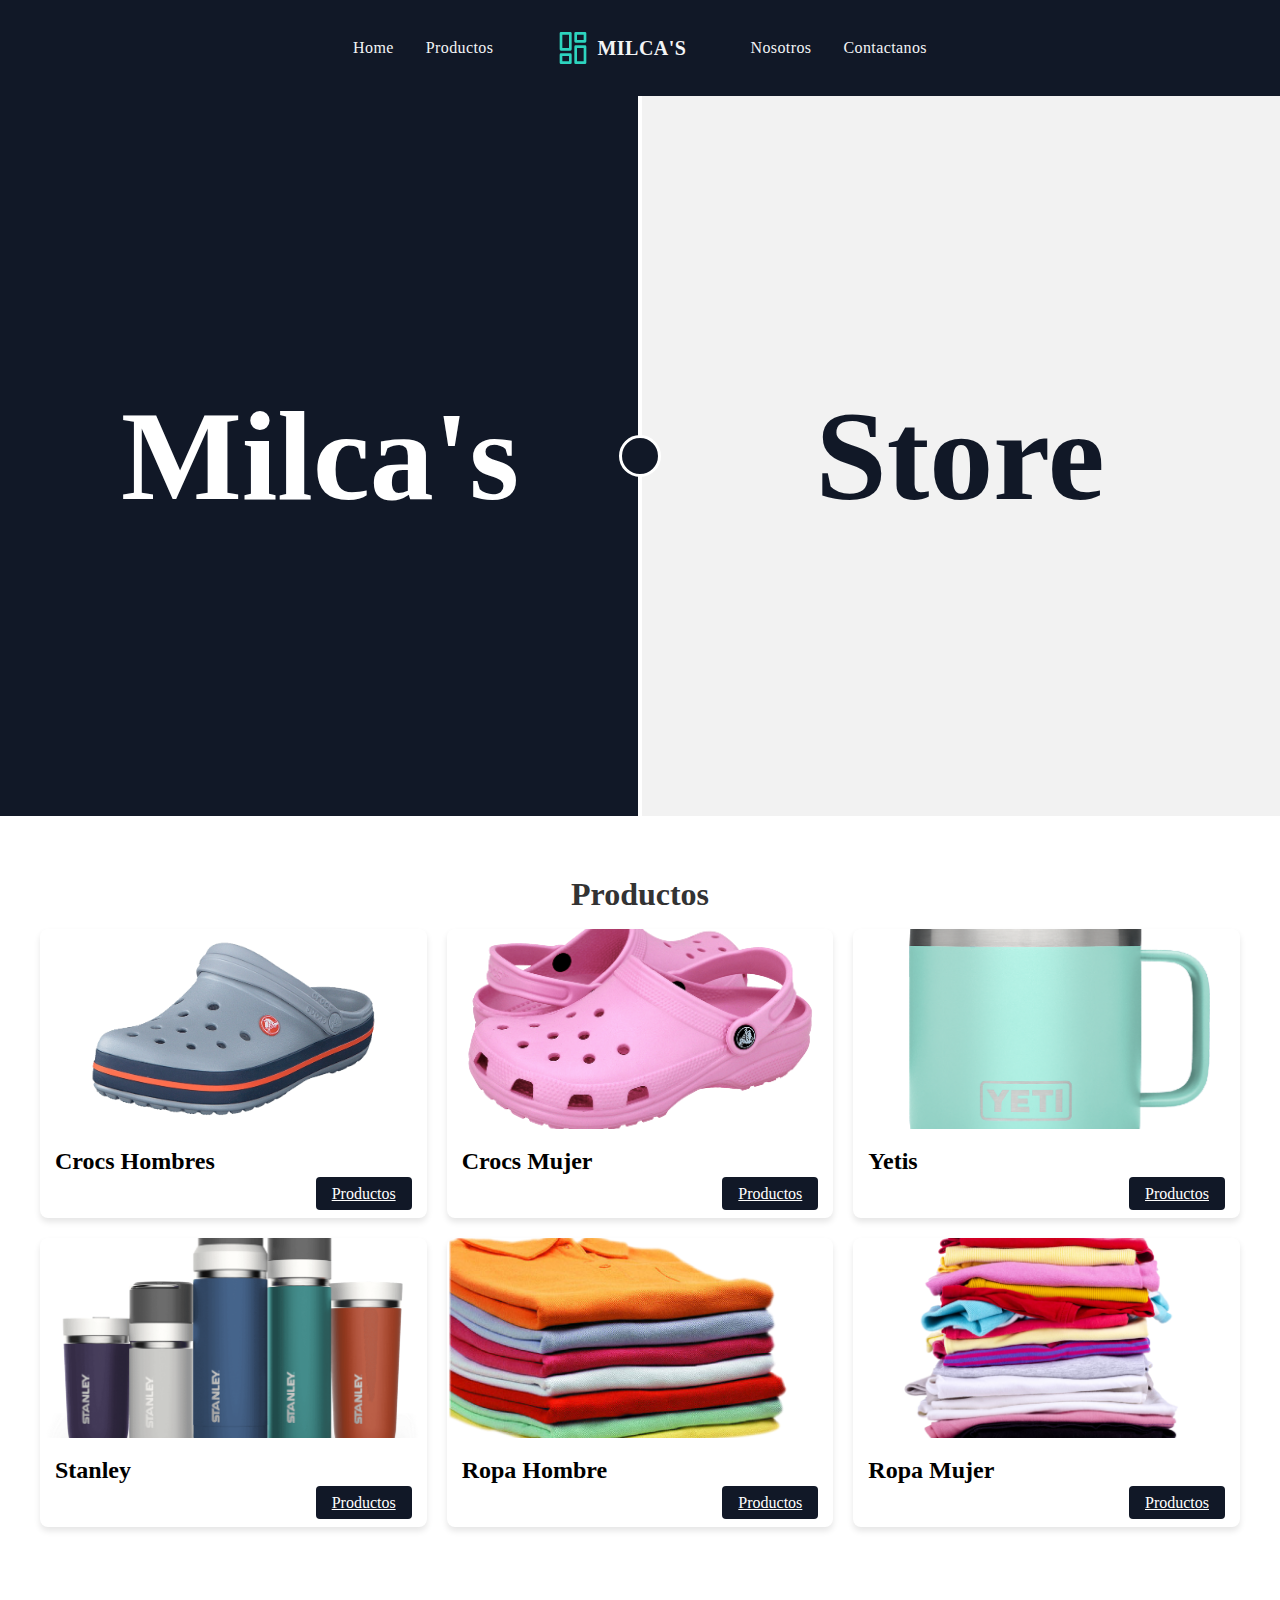
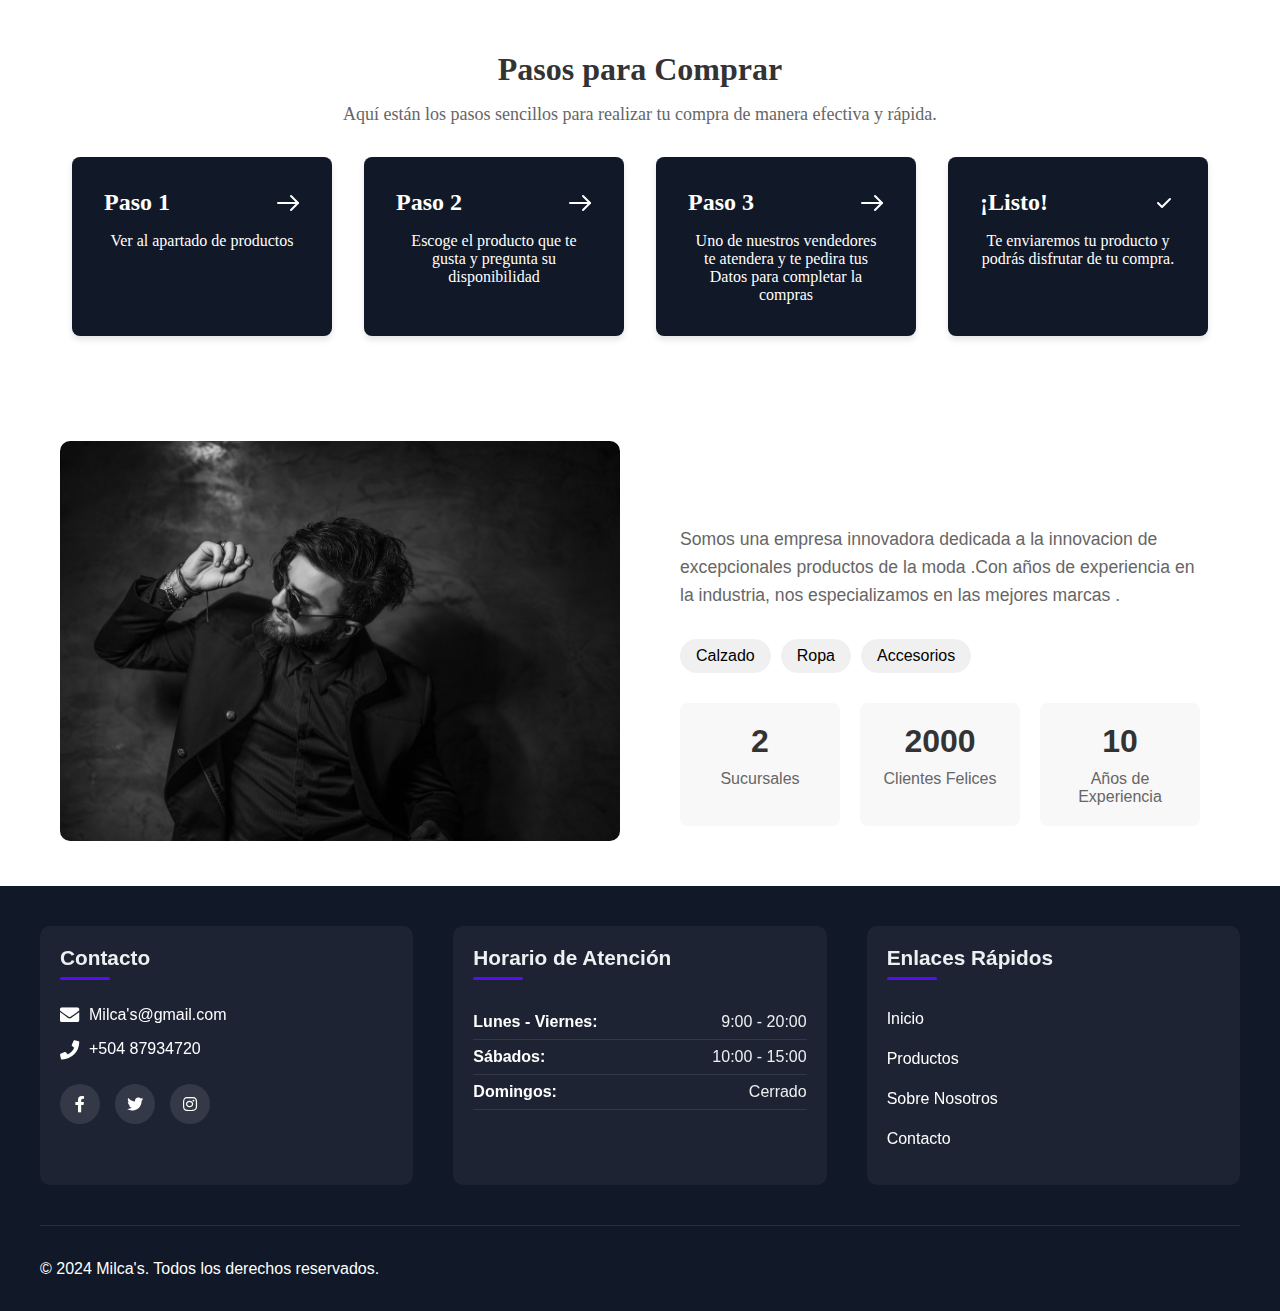
==== index.html @ 307daac5 "Subida inicial de mi proyecto" ====
<!DOCTYPE html>
<html lang="en">
<head>
    <meta charset="UTF-8">
    <meta name="viewport" content="width=device-width, initial-scale=1.0">
    <title>Navigation Menu</title>
    <link rel="stylesheet" href="index.css">
    <link rel="stylesheet" href="https://cdnjs.cloudflare.com/ajax/libs/font-awesome/5.15.4/css/all.min.css">
</head>
<body>
    <nav class="navbar">
        <div class="nav-container">
            <div class="nav-content">
                <!-- Desktop Menu - Left -->
                <ul class="nav-list desktop-menu">
                  <li><a href="index.html" class="nav-link">Home</a></li>
                    <li><a href="Productos.html" class="nav-link">Productos</a></li>
                    
                 
                </ul>

                <!-- Logo -->
                <a href="/" class="logo">
                    <svg class="logo-icon" viewBox="0 0 24 24" stroke-linejoin="round" stroke-width="2" stroke-linecap="round" stroke-miterlimit="10" stroke="currentColor" fill="none">
                        <rect x="3" y="1" width="7" height="12"></rect>
                        <rect x="3" y="17" width="7" height="6"></rect>
                        <rect x="14" y="1" width="7" height="6"></rect>
                        <rect x="14" y="11" width="7" height="12"></rect>
                    </svg>
                    <span class="logo-text">MILCA'S</span>
                </a>

                <!-- Desktop Menu - Right -->
                <ul class="nav-list desktop-menu">
                  <li><a href="Nosotros.html" class="nav-link">Nosotros</a></li>
                    <li><a href="contactanos.html" class="nav-link">Contactanos</a></li>
                   
                    
                </ul>

                <!-- Mobile Menu Button -->
                <div class="mobile-menu">
                    <button class="menu-button">
                        <svg class="menu-icon" viewBox="0 0 24 24">
                            <path fill="currentColor" d="M23,13H1c-0.6,0-1-0.4-1-1s0.4-1,1-1h22c0.6,0,1,0.4,1,1S23.6,13,23,13z"></path>
                            <path fill="currentColor" d="M23,6H1C0.4,6,0,5.6,0,5s0.4-1,1-1h22c0.6,0,1,0.4,1,1S23.6,6,23,6z"></path>
                            <path fill="currentColor" d="M23,20H1c-0.6,0-1-0.4-1-1s0.4-1,1-1h22c0.6,0,1,0.4,1,1S23.6,20,23,20z"></path>
                        </svg>
                    </button>
                </div>
            </div>
        </div>
    </nav>

    <div class="image-comparison">
        <div class="comparison-item item-before">
            <div class="content primary">
                Milca's
            </div>
        </div>
        <div class="comparison-item item-after">
            <div class="content secondary">
                Store
            </div>
        </div>
        <div class="resizer-slider"></div>
    </div>

    <script src="index.js"></script>




    <section class="productos">
        <h1 class="section-title">Productos</h1>
        <div class="card-container">
          <!-- Tarjeta 1 -->
          <div class="card">
            <figure>
              <img src="/img/corcsdehombreportada.png" alt="Shoes">
            </figure>
            <div class="card-body">
              <h2 class="card-title">Crocs Hombres</h2>
              
              <div class="card-actions">
                <a href="Productos.html" class="btn">Productos</a>
              </div>
            </div>
          </div>
          <!-- Tarjeta 2 -->
          <div class="card">
            <figure>
              <img src="/img/crocsmujerportada2.png" alt="Shoes">
            </figure>
            <div class="card-body">
              <h2 class="card-title">Crocs Mujer</h2>
              
              <div class="card-actions">
                <a href="Productos.html" class="btn">Productos</a>
              </div>
            </div>
          </div>
          <!-- Tarjeta 3 -->
          <div class="card">
            <figure>
              <img src="img/yetiportada2.png" alt="Shoes">
            </figure>
            <div class="card-body">
              <h2 class="card-title">Yetis </h2>
              
              <div class="card-actions">
                <a href="Productos.html" class="btn">Productos</a>
              </div>
            </div>
          </div>
          <!-- Tarjeta 4 -->
          <div class="card">
            <figure>
              <img src="/img/stanleyportada.png" alt="Shoes">
            </figure>
            <div class="card-body">
              <h2 class="card-title">Stanley</h2>
              
              <div class="card-actions">
                <a href="Productos.html" class="btn">Productos</a>
              </div>
            </div>
          </div>
          <!-- Tarjeta 5 -->
          <div class="card">
            <figure>
              <img src="/img/ropahombreportada.png" alt="Shoes">
            </figure>
            <div class="card-body">
              <h2 class="card-title">Ropa Hombre</h2>
             
              <div class="card-actions">
                <a href="Productos.html" class="btn">Productos</a>
              </div>
            </div>
          </div>
          <!-- Tarjeta 6 -->
          <div class="card">
            <figure>
              <img src="/img/Ropamujerportada.png" alt="Shoes">
            </figure>
            <div class="card-body">
              <h2 class="card-title">Ropa Mujer</h2>
              
              <div class="card-actions">
                <a href="Productos.html" class="btn">Productos</a>
              </div>
            </div>
          </div>
        </div>
      </section>




      <div class="steps-container">
        <div class="section-header">
            <h2 class="section-title">Pasos para Comprar</h2>
            <p class="section-description">Aquí están los pasos sencillos para realizar tu compra de manera efectiva y rápida.</p>
        </div>
        
        <div class="steps-grid">
            <div class="step">
                <div class="step-header">
                    <p class="step-number">Paso 1</p>
                    <svg class="arrow-icon" stroke="currentColor" stroke-width="2" stroke-linecap="round" stroke-linejoin="round" viewBox="0 0 24 24">
                        <line fill="none" stroke-miterlimit="10" x1="2" y1="12" x2="22" y2="12"></line>
                        <polyline fill="none" stroke-miterlimit="10" points="15,5 22,12 15,19"></polyline>
                    </svg>
                </div>
                <p class="step-description">Ver al apartado de productos </p>
            </div>
    
            <div class="step">
                <div class="step-header">
                    <p class="step-number">Paso 2</p>
                    <svg class="arrow-icon" stroke="currentColor" stroke-width="2" stroke-linecap="round" stroke-linejoin="round" viewBox="0 0 24 24">
                        <line fill="none" stroke-miterlimit="10" x1="2" y1="12" x2="22" y2="12"></line>
                        <polyline fill="none" stroke-miterlimit="10" points="15,5 22,12 15,19"></polyline>
                    </svg>
                </div>
                <p class="step-description">Escoge el producto que te gusta y pregunta su disponibilidad</p>
            </div>
    
            <div class="step">
                <div class="step-header">
                    <p class="step-number">Paso 3</p>
                    <svg class="arrow-icon" stroke="currentColor" stroke-width="2" stroke-linecap="round" stroke-linejoin="round" viewBox="0 0 24 24">
                        <line fill="none" stroke-miterlimit="10" x1="2" y1="12" x2="22" y2="12"></line>
                        <polyline fill="none" stroke-miterlimit="10" points="15,5 22,12 15,19"></polyline>
                    </svg>
                </div>
                <p class="step-description">Uno de nuestros vendedores te atendera y te pedira tus Datos para completar la compras</p>
            </div>
    
            <div class="step">
                <div class="step-header">
                    <p class="step-number">¡Listo!</p>
                    <svg class="check-icon" stroke="currentColor" viewBox="0 0 24 24">
                        <polyline fill="none" stroke-width="2" stroke-linecap="round" stroke-linejoin="round" stroke-miterlimit="10" points="6,12 10,16 18,8"></polyline>
                    </svg>
                </div>
                <p class="step-description">Te enviaremos tu producto y podrás disfrutar de tu compra.</p>
            </div>
        </div>
    </div>

    <section class="about-container">
      <div class="about-grid">
        <div>
          <img src="img/fondo 6.jpg" alt="About Us" class="about-image">
        </div>
        <div class="about-content">
          <h2 class="about-title">Sobre Nosotros</h2>
          <p class="about-description">
            Somos una empresa innovadora dedicada a la innovacion de excepcionales productos
             de la moda .Con años de experiencia en la industria, nos especializamos en las mejores 
            marcas .
          </p>
          
          <div class="skill-container">
            <span class="skill-tag">Calzado</span>
            <span class="skill-tag">Ropa</span>
            <span class="skill-tag">Accesorios</span>
          </div>
  
          <div class="stats-container">
            <div class="stat-item">
              <div class="stat-number" data-count="150">2</div>
              <div class="stat-label">Sucursales</div>
            </div>
            <div class="stat-item">
              <div class="stat-number" data-count="50">2000</div>
              <div class="stat-label">Clientes Felices</div>
            </div>
            <div class="stat-item">
              <div class="stat-number" data-count="10">10</div>
              <div class="stat-label">Años de Experiencia</div>
            </div>
          </div>
        </div>
      </div>
    </section>

    














    
      
    <footer class="footer">
      <div class="footer-content">
          <!-- Sección de Contacto -->
          <div class="footer-section">
              <h3>Contacto</h3>
              <div class="contact-info">
                  <p><i class="fas fa-envelope"></i> Milca's@gmail.com</p>
                  <p><i class="fas fa-phone"></i> +504 87934720</p>
              </div>
              <div class="social-icons">
                  <a href="#" class="social-icon" data-tooltip="Facebook">
                      <i class="fab fa-facebook-f"></i>
                  </a>
                  <a href="#" class="social-icon" data-tooltip="Twitter">
                      <i class="fab fa-twitter"></i>
                  </a>
                  <a href="#" class="social-icon" data-tooltip="Instagram">
                      <i class="fab fa-instagram"></i>
                  </a>
              </div>
          </div>
  
          <!-- Sección de Horario -->
          <div class="footer-section">
              <h3>Horario de Atención</h3>
              <div class="business-hours">
                  <div class="schedule-item">
                      <span class="day">Lunes - Viernes:</span>
                      <span class="hours">9:00 - 20:00</span>
                  </div>
                  <div class="schedule-item">
                      <span class="day">Sábados:</span>
                      <span class="hours">10:00 - 15:00</span>
                  </div>
                  <div class="schedule-item">
                      <span class="day">Domingos:</span>
                      <span class="hours">Cerrado</span>
                  </div>
              </div>
          </div>
  
          <!-- Sección de Enlaces -->
          <div class="footer-section">
              <h3>Enlaces Rápidos</h3>
              <nav class="quick-links">
                  <ul>
                      <li><a href="index.html" aria-label="Ir a inicio">Inicio</a></li>
                      <li><a href="Productos.html" aria-label="Ver servicios">Productos</a></li>
                      <li><a href="Nosotros.html" aria-label="Sobre nosotros">Sobre Nosotros</a></li>
                      <li><a href="contactanos.html" aria-label="Página de contacto">Contacto</a></li>
                  </ul>
              </nav>
          </div>
      </div>
  
      <div class="footer-bottom">
          <p>&copy; <span id="current-year">2024</span> Milca's. Todos los derechos reservados.</p>
          <button id="scroll-top" class="scroll-top" aria-label="Volver arriba">
              <i class="fas fa-arrow-up"></i>
          </button>
      </div>




      




</body>
</html>
---- index.css ----
/* styles.css */
/* Reset básico */
* {
    margin: 0;
    padding: 0;
    box-sizing: border-box;
}

/* Variables CSS */
:root {
    --color-background: #111827;  /* bg-gray-900 */
    --color-text: #f3f4f6;        /* text-gray-100 */
    --color-accent: #2dd4bf;      /* text-teal-accent-400 */
    --transition-duration: 200ms;
}

/* Estilos del Navbar */
.navbar {
    background-color: var(--color-background);
}

.nav-container {
    padding: 1.5rem 1rem;
    margin: 0 auto;
    max-width: 1280px;  /* lg:max-w-screen-xl */
}

@media (min-width: 768px) {
    .nav-container {
        padding: 2rem 6rem;  /* md:px-24 */
    }
}

.nav-content {
    position: relative;
    display: flex;
    align-items: center;
    justify-content: space-between;
}

@media (min-width: 1024px) {
    .nav-content {
        justify-content: center;
        gap: 4rem;  /* lg:space-x-16 */
    }
}

/* Estilos del Logo */
.logo {
    display: inline-flex;
    align-items: center;
    text-decoration: none;
}

.logo-icon {
    width: 2rem;  /* w-8 */
    color: var(--color-accent);
}

.logo-text {
    margin-left: 0.5rem;  /* ml-2 */
    font-size: 1.25rem;   /* text-xl */
    font-weight: 700;     /* font-bold */
    letter-spacing: 0.025em;  /* tracking-wide */
    color: var(--color-text);
    text-transform: uppercase;
}

/* Estilos del Menú */
.nav-list {
    display: none;
    list-style: none;
}

@media (min-width: 1024px) {
    .nav-list.desktop-menu {
        display: flex;
        align-items: center;
        gap: 2rem;  /* space-x-8 */
    }
}

.nav-link {
    font-weight: 500;  /* font-medium */
    letter-spacing: 0.025em;  /* tracking-wide */
    color: var(--color-text);
    text-decoration: none;
    transition: color var(--transition-duration);
}

.nav-link:hover {
    color: var(--color-accent);
}

/* Estilos del Botón Mobile */
.mobile-menu {
    display: block;
}

@media (min-width: 1024px) {
    .mobile-menu {
        display: none;
    }
}

.menu-button {
    padding: 0.5rem;
    margin-right: -0.25rem;
    transition: background-color var(--transition-duration);
    border: none;
    background: none;
    cursor: pointer;
    border-radius: 0.25rem;
}

.menu-button:focus {
    outline: none;
    box-shadow: 0 0 0 3px rgba(66, 153, 225, 0.5);  /* focus:shadow-outline */
}

.menu-icon {
    width: 1.25rem;  /* w-5 */
    color: #4a5568;  /* text-gray-600 */
}










/* comparison.css */
:root {
    --primary-color: #111827;      /* Color primario */
    --primary-content: #ffffff;     /* Color del texto sobre primario */
    --secondary-bg: #f2f2f2;       /* Color de fondo secundario */
    --comparison-width: 100%;       /* Ancho del componente */
    --comparison-height: 56.25vw;   /* Altura (relación 16:9) */
}

.image-comparison {
    position: relative;
    width: var(--comparison-width);
    height: var(--comparison-height);
    max-height: 80vh;
    overflow: hidden;
}

.comparison-item {
    position: absolute;
    top: 0;
    width: 100%;
    height: 100%;
}

.item-before {
    left: 0;
    width: 50%;
    overflow: hidden;
}

.item-after {
    right: 0;
    width: 50%;
    overflow: hidden;
}

.content {
    width: 100%;
    height: 100%;
    display: grid;
    place-content: center;
    font-size: 8rem;
    font-weight: 900;
}

.content.primary {
    background-color:var(--primary-color);
    color: var(--primary-content);
}

.content.secondary {
    background-color: var(--secondary-bg);
    color: var(--primary-color);
}

.resizer-slider {
    position: absolute;
    top: 0;
    left: 50%;
    width: 4px;
    height: 100%;
    background-color: #fff;
    cursor: ew-resize;
    transform: translateX(-50%);
}

.resizer-slider::before {
    content: '';
    position: absolute;
    width: 36px;
    height: 36px;
    border: 3px solid #fff;
    border-radius: 50%;
    background-color: var(--primary-color);
    top: 50%;
    left: 50%;
    transform: translate(-50%, -50%);
}

/* Ajustes responsive */
@media (max-width: 768px) {
    .content {
        font-size: 4rem;
    }
}



/* Estilos para la sección */
.productos {
    margin: 40px 0;
    padding: 20px;
  }
  
  .section-title {
    text-align: center;
    font-size: 2rem;
    font-weight: bold;
    margin-bottom: 30px;
    color: #333;
  }
  
  .card-container {
    display: grid;
    grid-template-columns: repeat(3, 1fr);
    gap: 20px;
    max-width: 1200px;
    width: 100%;
    margin: 0 auto;
  }
  
  /* Estilos de las tarjetas (ya definidos antes) */
  .card {
    background-color: #fff;
    border-radius: 8px;
    box-shadow: 0 4px 6px rgba(0, 0, 0, 0.1);
    overflow: hidden;
  }
  
  .card figure img {
    width: 100%;
    height: 200px;
    object-fit: cover;
  }
  
  .card-body {
    padding: 15px;
  }
  
  .card-title {
    font-size: 1.5rem;
    margin-bottom: 10px;
  }
  
  .card-body p {
    font-size: 1rem;
    color: #555;
  }
  
  .card-actions {
    text-align: right;
  }
  
  .btn {
    padding: 8px 16px;
    background: #111827;
    color: white;
    border: none;
    border-radius: 4px;
    cursor: pointer;
    font-size: 1rem;
    transition: background-color 0.3s;
  }
  
  .btn:hover {
    background-color: #45a049;
  }
  
  /* Responsividad */
  @media (max-width: 768px) {
    .card-container {
      grid-template-columns: repeat(2, 1fr);
    }
  }
  
  @media (max-width: 480px) {
    .card-container {
      grid-template-columns: 1fr;
    }
  }

  


  /* Contenedor principal */
.steps-container {
    padding: 4rem 2rem;
    max-width: 1200px;
    margin: 0 auto;
    text-align: center;
}

/* Encabezado de la sección */
.section-header {
    margin-bottom: 2rem;
}

.section-title {
    font-size: 2rem;
    font-weight: bold;
    color: #333;
    margin-bottom: 1rem;
}

.section-description {
    color: #666;
    font-size: 1.125rem;
}

/* Contenedor de los pasos en una cuadrícula */
.steps-grid {
    display: grid;
    grid-template-columns: repeat(auto-fill, minmax(250px, 1fr));
    gap: 2rem;
    justify-items: center;
}

/* Cada paso */
.step {
    background-color: #111827;
    border-radius: 8px;
    box-shadow: 0 4px 6px rgba(0, 0, 0, 0.1);
    padding: 2rem;
    width: 100%;
    max-width: 280px; /* Tamaño máximo de los recuadros */
    text-align: center;
}

/* Encabezado del paso */
.step-header {
    display: flex;
    justify-content: space-between;
    align-items: center;
    margin-bottom: 1rem;
}

.step-number {
    font-size: 1.5rem;
    font-weight: bold;
    color: white;
}

.arrow-icon, .check-icon {
    width: 24px;
    height: 24px;
    fill: none;
    stroke: white;
}

/* Descripción del paso */
.step-description {
    color: white;
    font-size: 1rem;
    margin-top: 1rem;
}

/* Hacer que el diseño sea responsivo */
@media (max-width: 768px) {
    .steps-container {
        padding: 3rem 1rem;
    }

    .section-title {
        font-size: 1.75rem;
    }

    .step-description {
        font-size: 0.875rem;
    }
}



  
 .about-section {
    padding: 80px 0;
    background: linear-gradient(135deg, #f5f7fa 0%, #e4e8eb 100%);
}

.about-container {
    max-width: 1200px;
    margin: 0 auto;
    padding: 0 20px;
}

.about-title {
    text-align: center;
    font-size: 2.5em;
    margin-bottom: 50px;
    color: #333;
    position: relative;
}

.about-title::after {
    content: '';
    position: absolute;
    bottom: -10px;
    left: 50%;
    transform: translateX(-50%);
    width: 80px;
    height: 3px;
    background: #570df8;
    border-radius: 2px;
}

.about-cards-container {
    display: grid;
    grid-template-columns: repeat(auto-fit, minmax(300px, 1fr));
    gap: 30px;
    padding: 20px;
}

.about-card {
    perspective: 1500px;
    height: 400px;
}

.card-inner {
    position: relative;
    width: 100%;
    height: 100%;
    transition: transform 0.8s;
    transform-style: preserve-3d;
    cursor: pointer;
}

.about-card:hover .card-inner {
    transform: rotateY(180deg);
}

.card-front, .card-back {
    position: absolute;
    width: 100%;
    height: 100%;
    backface-visibility: hidden;
    border-radius: 15px;
    padding: 30px;
    display: flex;
    flex-direction: column;
    align-items: center;
    justify-content: center;
    box-shadow: 0 5px 15px rgba(0,0,0,0.1);
}

.card-front {
    background: white;
}

.card-back {
    background: #570df8;
    color: white;
    transform: rotateY(180deg);
}

.icon-container {
    width: 80px;
    height: 80px;
    border-radius: 50%;
    background: #570df8;
    display: flex;
    align-items: center;
    justify-content: center;
    margin-bottom: 20px;
    transition: transform 0.3s ease;
}

.icon-container i {
    font-size: 2em;
    color: white;
}

.about-card:hover .icon-container {
    transform: scale(1.1);
}

.card-hover-hint {
    position: absolute;
    bottom: 20px;
    font-size: 0.8em;
    color: #666;
    opacity: 0;
    transition: opacity 0.3s ease;
}

.about-card:hover .card-hover-hint {
    opacity: 1;
}

.read-more-btn {
    margin-top: 20px;
    padding: 10px 20px;
    border: 2px solid white;
    background: transparent;
    color: white;
    border-radius: 25px;
    cursor: pointer;
    transition: all 0.3s ease;
}

.read-more-btn:hover {
    background: #570df8;
    color: #570df8;
}

.objectives-list {
    list-style: none;
    padding: 0;
    text-align: left;
}

.objectives-list li {
    margin: 10px 0;
    padding-left: 20px;
    position: relative;
}

.objectives-list li::before {
    content: '→';
    position: absolute;
    left: 0;
}

/* Modal Styles */
.modal {
    opacity: 0;
    visibility: hidden;
    transition: opacity 0.3s ease, visibility 0s 0.3s;
}
.modal.show {
    opacity: 1;
    visibility: visible;
    transition: opacity 0.3s ease;
}


.modal-content {
    position: relative;
    background: white;
    margin: 15% auto;
    padding: 20px;
    width: 70%;
    max-width: 600px;
    border-radius: 10px;
    animation: modalOpen 0.5s ease-out;
}

.close-modal {
    position: absolute;
    right: 20px;
    top: 10px;
    font-size: 28px;
    cursor: pointer;
}

@keyframes modalOpen {
    from {
        opacity: 0;
        transform: translateY(-100px);
    }
    to {
        opacity: 1;
        transform: translateY(0);
    }
}

/* Responsive Design */
@media (max-width: 768px) {
    .about-cards-container {
        grid-template-columns: 1fr;
    }

    .about-card {
        height: 350px;
    }

    .modal-content {
        width: 90%;
        margin: 20% auto;
    }
}





.about-container {
  
  max-width: 1200px;
  margin: 0 auto;
  padding: 40px 20px;
  font-family: Arial, sans-serif;
}

.about-grid {
  display: grid;
  grid-template-columns: 1fr 1fr;
  gap: 40px;
  align-items: center;
}

.about-image {
  width: 100%;
  height: 400px;
  object-fit: cover;
  border-radius: 10px;
  transition: transform 0.3s ease;
}

.about-image:hover {
  transform: scale(1.05);
}

.about-content {
  padding: 20px;
}

.about-title {
  font-size: 2.5em;
  color: #333;
  margin-bottom: 20px;
  opacity: 0;
  transform: translateY(20px);
  animation: fadeInUp 0.8s forwards;
}

.about-description {
  font-size: 1.1em;
  line-height: 1.6;
  color: #666;
  margin-bottom: 30px;
}

.skill-container {
  display: flex;
  flex-wrap: wrap;
  gap: 10px;
  margin-top: 20px;
}

.skill-tag {
  background-color: #570df8;
  padding: 8px 16px;
  border-radius: 20px;
  cursor: pointer;
  transition: background-color 0.3s ease;
}

.skill-tag:hover {
  background-color: #570df8;
}

.stats-container {
  display: grid;
  grid-template-columns: repeat(3, 1fr);
  gap: 20px;
  margin-top: 30px;
}

.stat-item {
  text-align: center;
  padding: 20px;
  background-color: #570df8;
  border-radius: 8px;
}

.stat-number {
  font-size: 2em;
  font-weight: bold;
  color: #333;
  margin-bottom: 10px;
}

.stat-label {
  color: #666;
}

@keyframes fadeInUp {
  to {
    opacity: 1;
    transform: translateY(0);
  }
}

@media (max-width: 768px) {
  .about-grid {
    grid-template-columns: 1fr;
  }
}



.about-container {
  max-width: 1200px;
  margin: 0 auto;
  padding: 40px 20px;
  font-family: Arial, sans-serif;
}

.about-grid {
  display: grid;
  grid-template-columns: 1fr 1fr;
  gap: 40px;
  align-items: center;
}

.about-image {
  width: 100%;
  height: 400px;
  object-fit: cover;
  border-radius: 10px;
  transition: transform 0.3s ease;
}

.about-image:hover {
  transform: scale(1.05);
}

.about-content {
  padding: 20px;
}

.about-title {
  font-size: 2.5em;
  color: #333;
  margin-bottom: 20px;
  opacity: 0;
  transform: translateY(20px);
  animation: fadeInUp 0.8s forwards;
}

.about-description {
  font-size: 1.1em;
  line-height: 1.6;
  color: #666;
  margin-bottom: 30px;
}

.skill-container {
  display: flex;
  flex-wrap: wrap;
  gap: 10px;
  margin-top: 20px;
}

.skill-tag {
  background-color: #f0f0f0;
  padding: 8px 16px;
  border-radius: 20px;
  cursor: pointer;
  transition: background-color 0.3s ease;
}

.skill-tag:hover {
  background-color: #e0e0e0;
}

.stats-container {
  display: grid;
  grid-template-columns: repeat(3, 1fr);
  gap: 20px;
  margin-top: 30px;
}

.stat-item {
  text-align: center;
  padding: 20px;
  background-color: #f8f8f8;
  border-radius: 8px;
}

.stat-number {
  font-size: 2em;
  font-weight: bold;
  color: #333;
  margin-bottom: 10px;
}

.stat-label {
  color: #666;
}

@keyframes fadeInUp {
  to {
    opacity: 1;
    transform: translateY(0);
  }
}

@media (max-width: 768px) {
  .about-grid {
    grid-template-columns: 1fr;
  }
}












.footer {
  background: #111827;
  color: white;
  padding: 40px 20px 20px;
  font-family: 'Arial', sans-serif;
  position: relative;
  overflow: hidden;
}

/* Efecto de fondo animado */
.footer::before {
  content: '';
  position: absolute;
  top: 0;
  left: 0;
  right: 0;
  height: 4px;
  
}

@keyframes rainbow {
  0% { background-position: 0% 50%; }
  100% { background-position: 100% 50%; }
}

.footer-content {
  max-width: 1200px;
  margin: 0 auto;
  display: grid;
  grid-template-columns: repeat(auto-fit, minmax(280px, 1fr));
  gap: 40px;
  position: relative;
  z-index: 1;
}

/* Mejoras en las secciones */
.footer-section {
  padding: 20px;
  border-radius: 10px;
  background: rgba(255, 255, 255, 0.05);
  backdrop-filter: blur(10px);
  transition: transform 0.3s ease, background 0.3s ease;
}

.footer-section:hover {
  background: rgba(255, 255, 255, 0.08);
  transform: translateY(-5px);
}

.footer-section h3 {
  color: #ecf0f1;
  margin-bottom: 25px;
  font-size: 1.3em;
  position: relative;
  padding-bottom: 10px;
}

.footer-section h3::after {
  content: '';
  position: absolute;
  bottom: 0;
  left: 0;
  width: 50px;
  height: 3px;
  background: #570df8;
  transition: width 0.3s ease;
  border-radius: 2px;
}

.footer-section:hover h3::after {
  width: 100px;
}

/* Mejoras en la sección de contacto */
.contact-info p {
  display: flex;
  align-items: center;
  gap: 10px;
  margin: 15px 0;
  transition: transform 0.3s ease;
}

.contact-info p:hover {
  transform: translateX(10px);
}

.contact-info i {
  color: white;
  font-size: 1.2em;
}

/* Mejoras en los iconos sociales */
.social-icons {
  display: flex;
  gap: 15px;
  margin-top: 25px;
}

.social-icon {
  width: 40px;
  height: 40px;
  background: rgba(255, 255, 255, 0.1);
  border-radius: 50%;
  display: flex;
  align-items: center;
  justify-content: center;
  color: white;
  text-decoration: none;
  transition: all 0.3s ease;
  position: relative;
  overflow: hidden;
}

.social-icon::before {
  content: '';
  position: absolute;
  width: 100%;
  height: 100%;
  background: #570df8;
  border-radius: 50%;
  transform: scale(0);
  transition: transform 0.3s ease;
  z-index: -1;
}

.social-icon:hover::before {
  transform: scale(1);
}

.social-icon:hover {
  transform: translateY(-5px);
  color: white;
}

/* Mejoras en el horario */
.business-hours .schedule-item {
  display: flex;
  justify-content: space-between;
  padding: 8px 0;
  border-bottom: 1px solid rgba(255, 255, 255, 0.1);
  transition: all 0.3s ease;
}

.business-hours .schedule-item:hover {
  padding-left: 10px;
  border-bottom-color: white;
}

.business-hours .day {
  font-weight: bold;
  color: white;
}

.business-hours .hours {
  color: #ecf0f1;
}

/* Mejoras en los enlaces rápidos */
.quick-links ul {
  list-style: none;
  padding: 0;
}

.quick-links li {
  margin-bottom: 12px;
}

.quick-links a {
  color: white;
  text-decoration: none;
  transition: all 0.3s ease;
  display: inline-block;
  padding: 5px 0;
  position: relative;
}

.quick-links a::after {
  content: '';
  position: absolute;
  bottom: 0;
  left: 0;
  width: 0;
  height: 2px;
  background: #570df8;
  transition: width 0.3s ease;
}

.quick-links a:hover {
  color:#570df8;
  transform: translateX(10px);
}

.quick-links a:hover::after {
  width: 100%;
}

/* Mejoras en el footer bottom */
.footer-bottom {
  max-width: 1200px;
  margin: 40px auto 0;
  padding-top: 20px;
  border-top: 1px solid rgba(255, 255, 255, 0.1);
  display: flex;
  justify-content: space-between;
  align-items: center;
}

.scroll-top {
  background: #570df8;
  color: white;
  border: none;
  border-radius: 50%;
  width: 45px;
  height: 45px;
  cursor: pointer;
  transition: all 0.3s ease;
  opacity: 0;
  visibility: hidden;
  display: flex;
  align-items: center;
  justify-content: center;
  box-shadow: 0 2px 10px rgba(231, 76, 60, 0.3);
}

.scroll-top.visible {
  opacity: 1;
  visibility: visible;
}

.scroll-top:hover {
  transform: translateY(-5px);
  background: #570df8;
  box-shadow: 0 5px 15px rgba(231, 76, 60, 0.5);
}

/* Mejoras en responsive */
@media (max-width: 768px) {
  .footer-content {
      grid-template-columns: 1fr;
  }

  .footer-section {
      padding: 15px;
  }

  .footer-bottom {
      flex-direction: column;
      text-align: center;
      gap: 20px;
  }

  .social-icons {
      justify-content: center;
  }
}
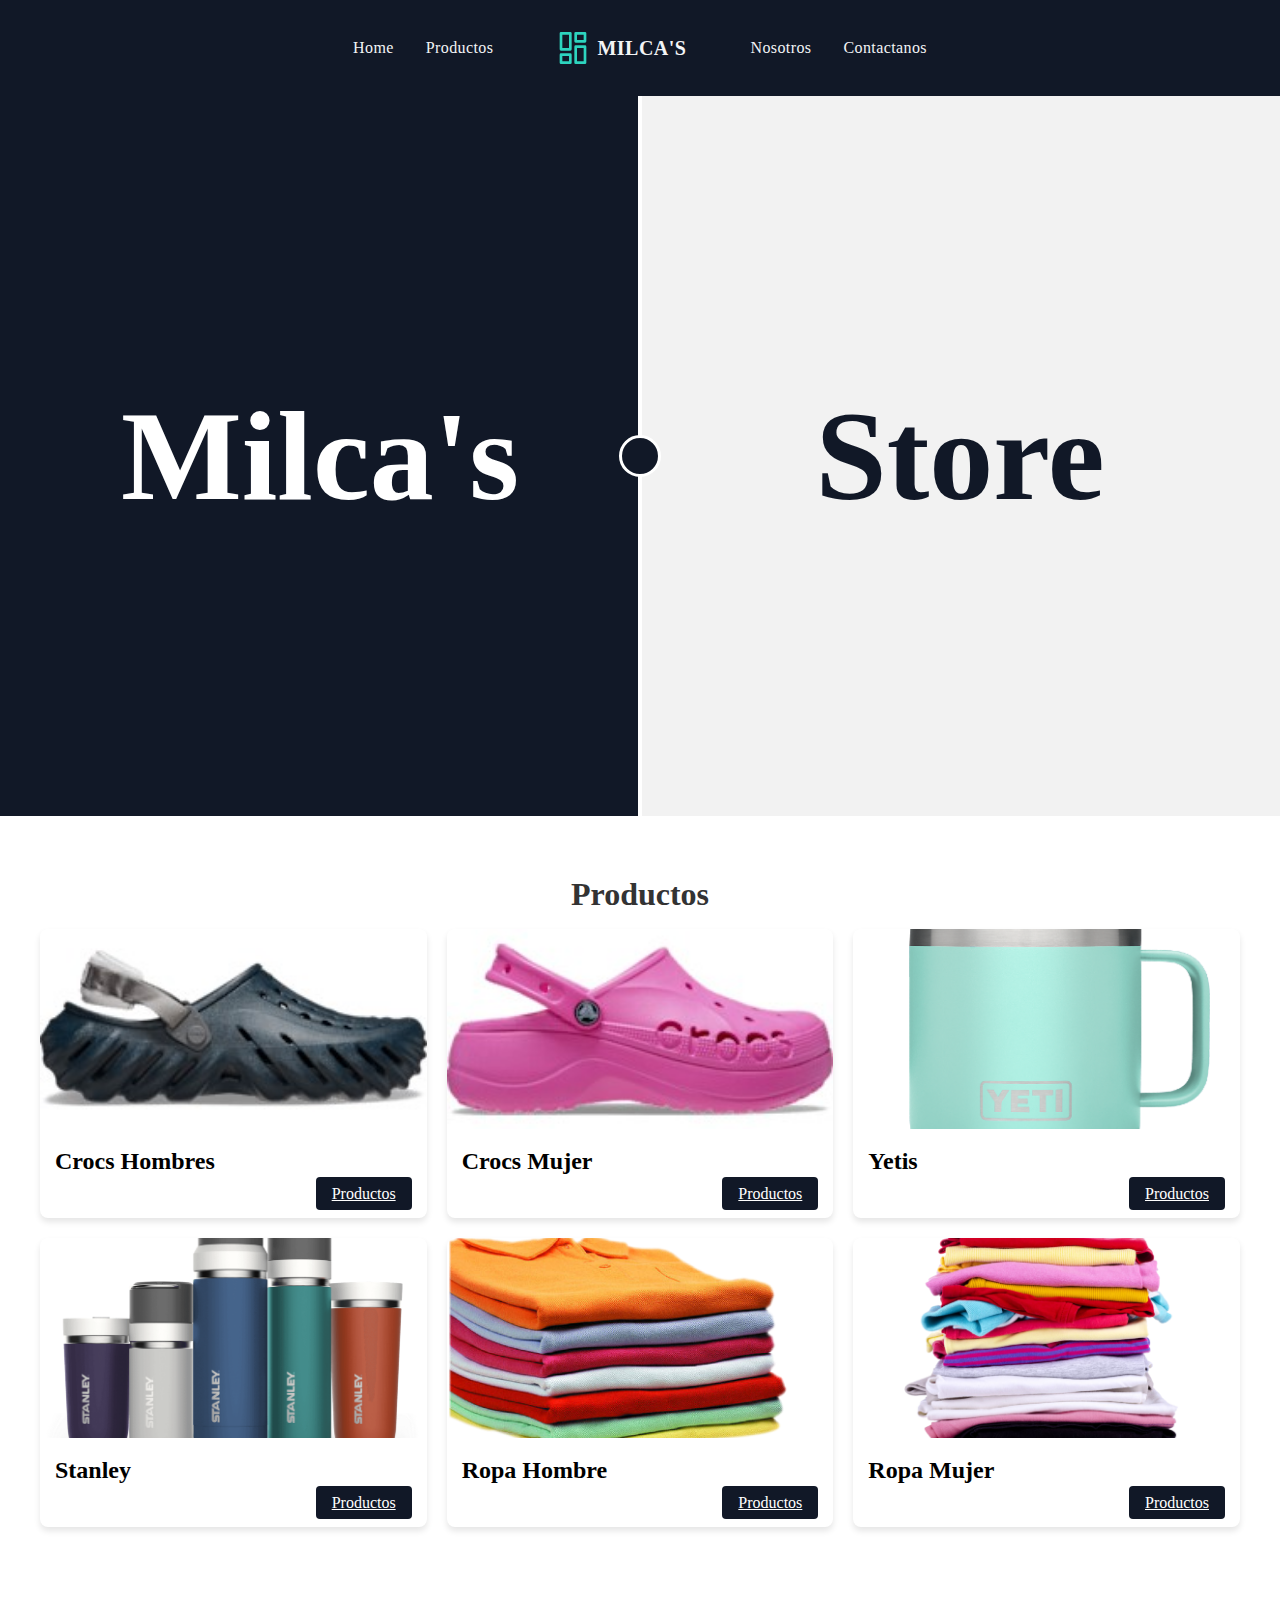
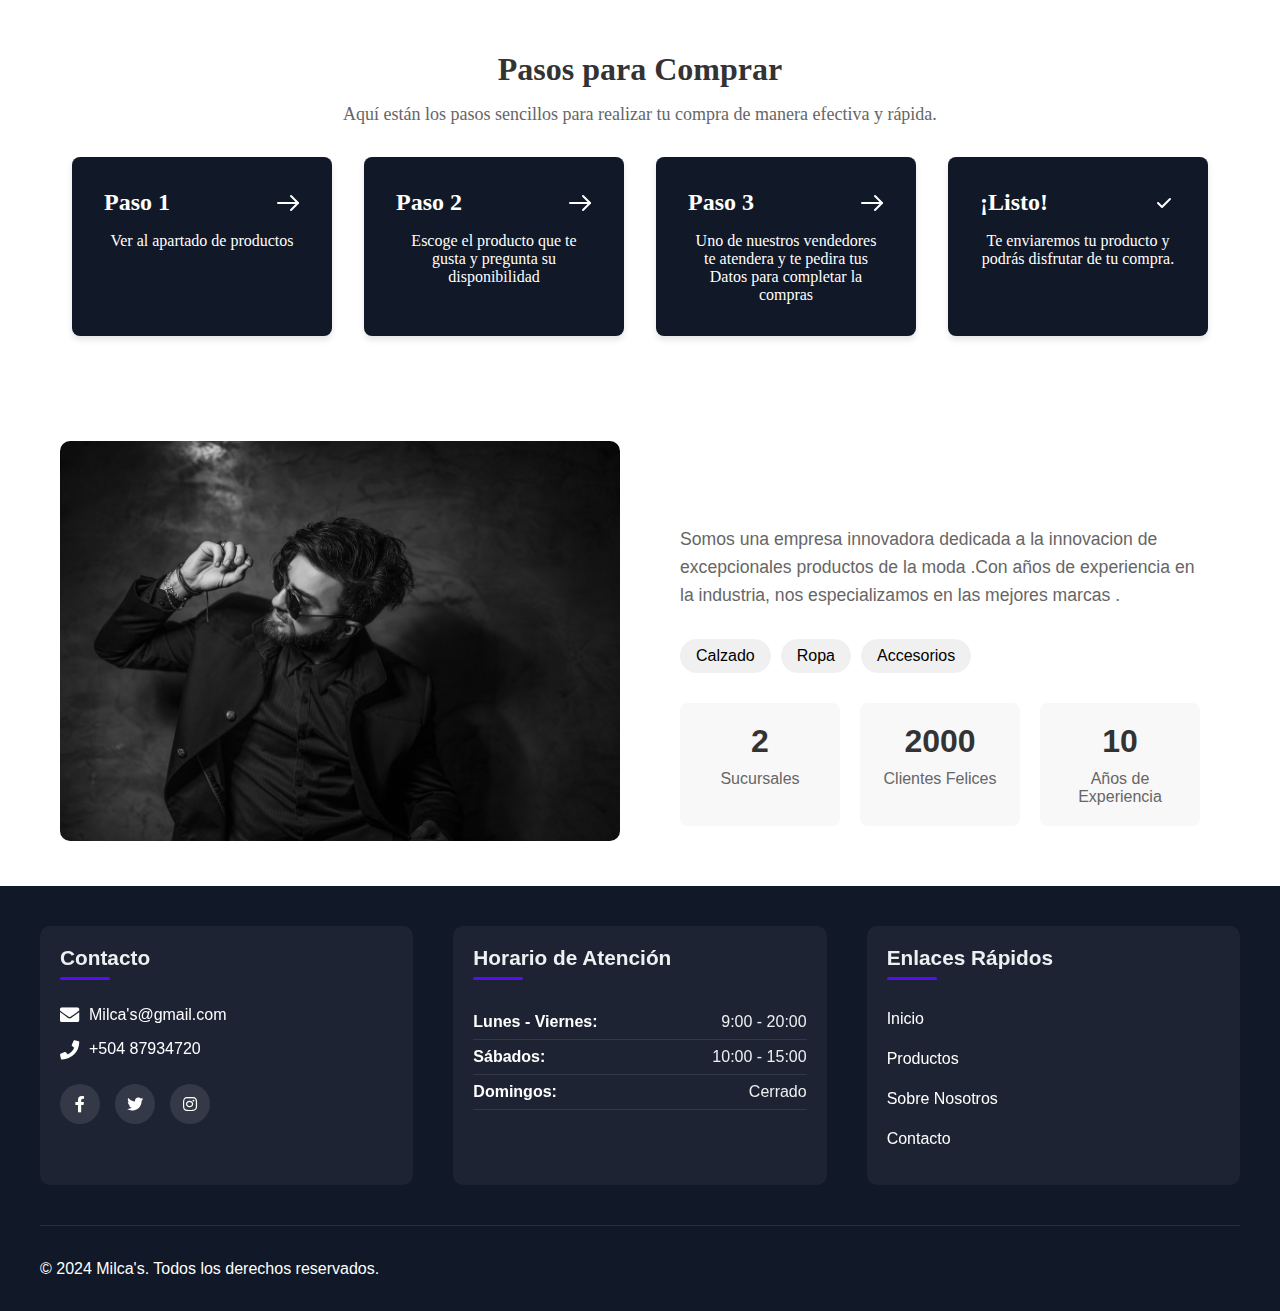
==== commit d419e85d: "actu2" ====
--- a/index.html
+++ b/index.html
@@ -77,7 +77,7 @@
           <!-- Tarjeta 1 -->
           <div class="card">
             <figure>
-              <img src="/img/corcsdehombreportada.png" alt="Shoes">
+              <img src="/img/CrocsH/Echo Clog.jpg" alt="Shoes">
             </figure>
             <div class="card-body">
               <h2 class="card-title">Crocs Hombres</h2>
@@ -90,7 +90,7 @@
           <!-- Tarjeta 2 -->
           <div class="card">
             <figure>
-              <img src="/img/crocsmujerportada2.png" alt="Shoes">
+              <img src="/img/CrocsM/Baya Platform Clog.jpg" alt="Shoes">
             </figure>
             <div class="card-body">
               <h2 class="card-title">Crocs Mujer</h2>
